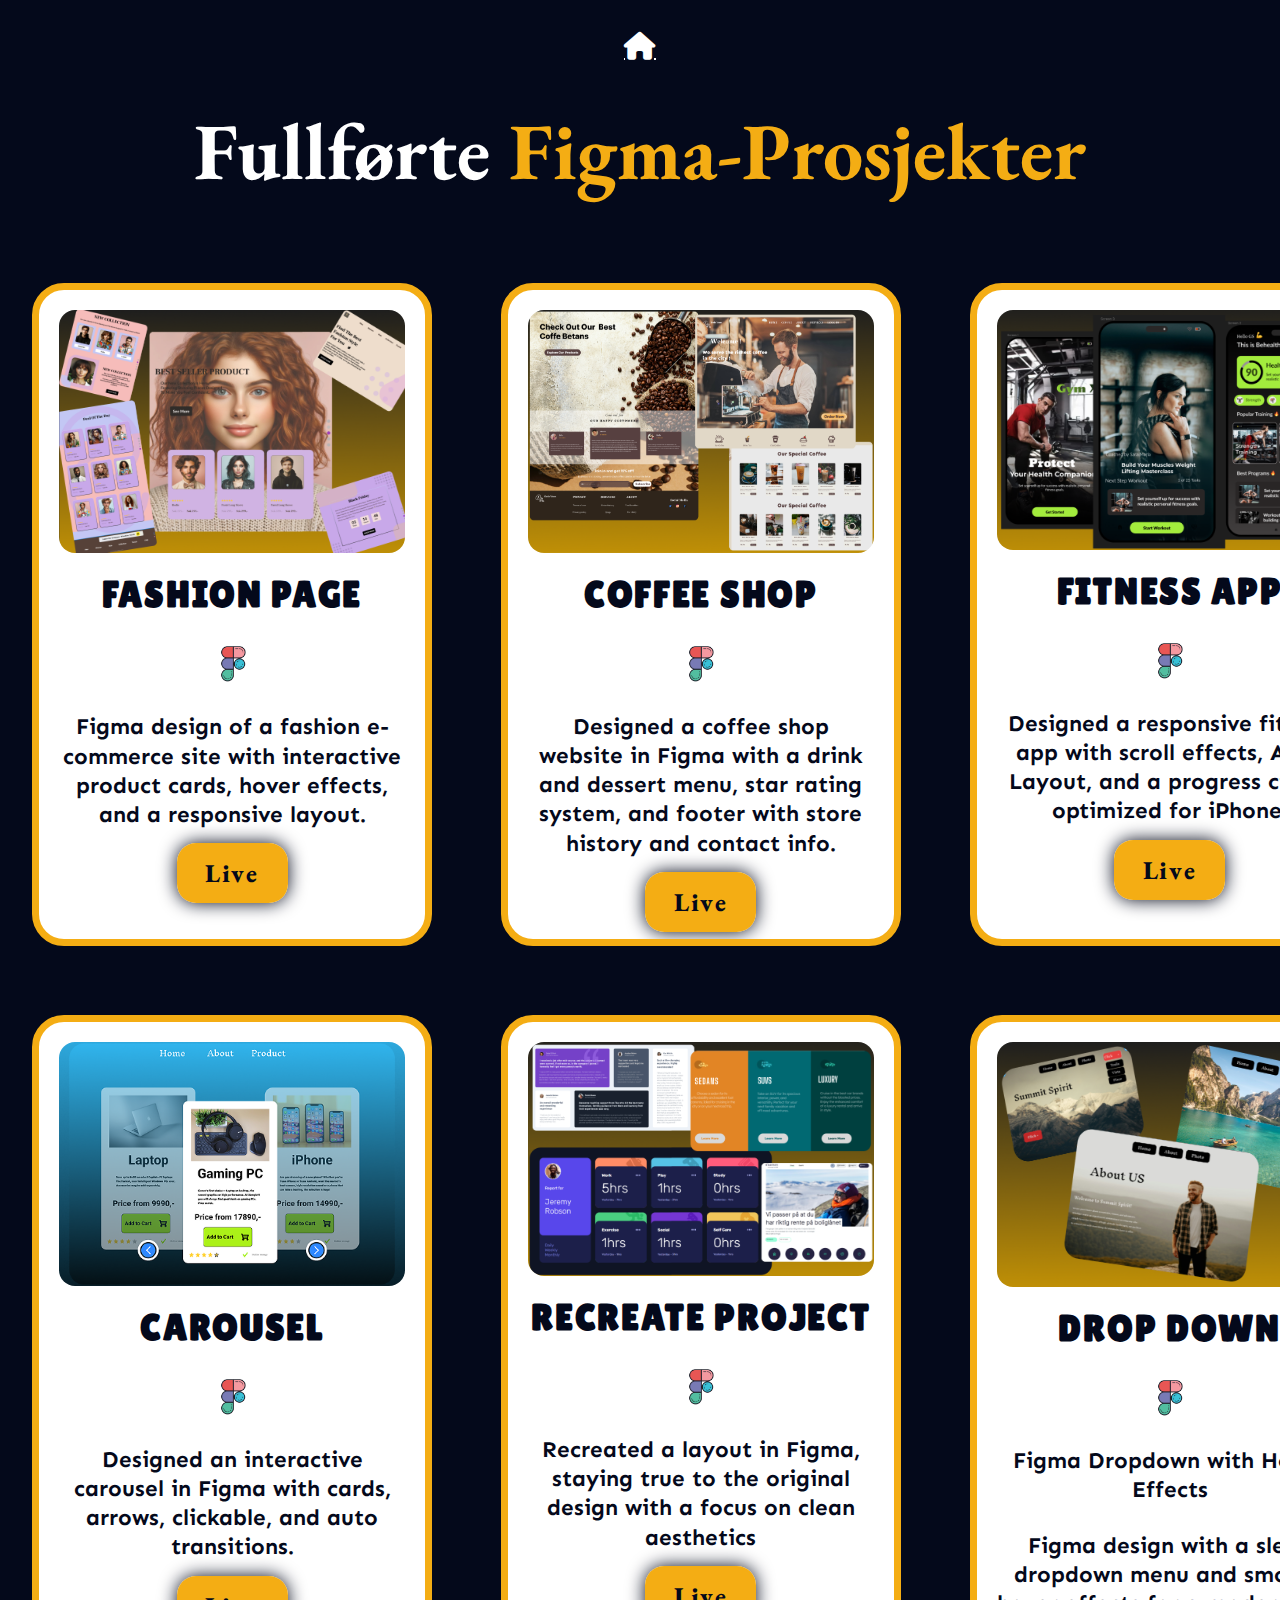
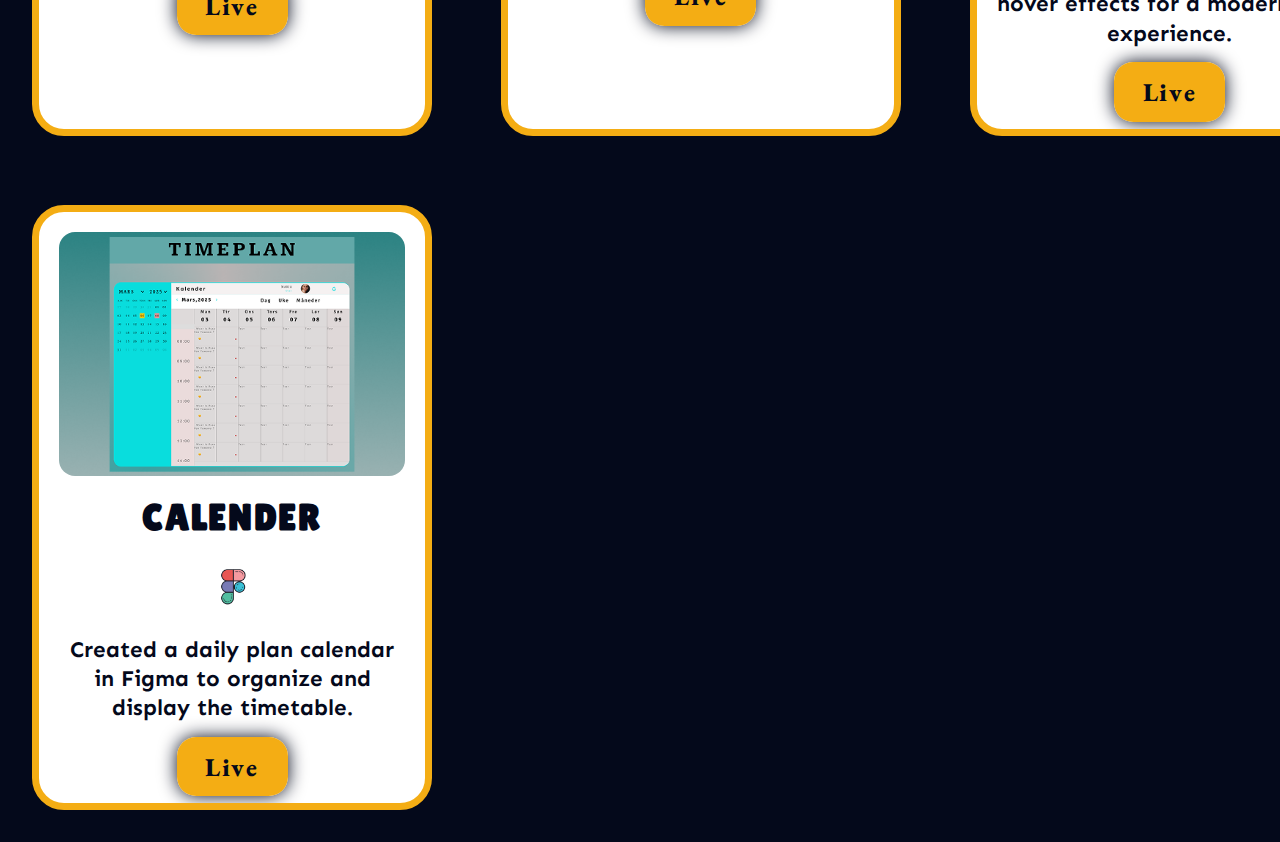
==== figma_projects.html @ 7c909b2b "first commit" ====
<!DOCTYPE html>
<html lang="en">
  <head>
    <link rel="preconnect" href="https://fonts.googleapis.com" />
    <link rel="preconnect" href="https://fonts.gstatic.com" crossorigin />
    <link
      href="https://fonts.googleapis.com/css2?family=Abril+Fatface&family=Concert+One&family=Dancing+Script:wght@400..700&family=EB+Garamond:ital,wght@0,400..800;1,400..800&family=Fraunces:ital,opsz,wght@0,9..144,100..900;1,9..144,100..900&family=Lilita+One&family=Roboto:ital,wght@0,100..900;1,100..900&family=Sen:wght@400..800&display=swap"
      rel="stylesheet"
    />
    <link rel="icon" href="/images/pjs-icon.png" />
    <link rel="stylesheet" href="projectcardstyle.css" />
    <link
      rel="stylesheet"
      href="https://cdnjs.cloudflare.com/ajax/libs/font-awesome/6.7.2/css/all.min.css"
    />
    <meta charset="UTF-8" />
    <meta name="viewport" content="width=device-width, initial-scale=1.0" />
    <title>Figma Projects...</title>
  </head>
  <body>
    <section class="card">
      <a id="house" href="index.html"><i class="fa-solid fa-house"></i></a>
      <h2 class="sec-main-title">Fullførte <span>Figma-Prosjekter</span></h2>
      <div class="wrap">
        <div class="card-item">
          <img
            src="/PROJECTS_IMAGE/FIGMA PROJECTS/Fashion.png"
            alt="Prosjekt-1"
          />
          <h2>FASHION PAGE</h2>
          <div class="icon-container">
            <img id="avatar" src="/icons/figma.png" alt="" />
          </div>
          <p>
            Figma design of a fashion e-commerce site with interactive product
            cards, hover effects, and a responsive layout.
          </p>
          <a
            href="https://www.figma.com/proto/WnEnpmXW5hwjqY4QccvKKI/Fashion-Online-store?node-id=1-4734&t=dAPZl5M8G8r2jiDS-0&scaling=min-zoom&content-scaling=fixed&page-id=0%3A1&hide-ui=1"
            target="_blank"
            class="btn"
            >Live</a
          >
        </div>

        <div class="card-item">
          <img src="/PROJECTS_IMAGE/FIGMA PROJECTS/Coffee.png" alt="" />
          <h2>COFFEE SHOP</h2>
          <div class="icon-container">
            <img id="avatar" src="/icons/figma.png" alt="" />
          </div>
          <p>
            Designed a coffee shop website in Figma with a drink and dessert
            menu, star rating system, and footer with store history and contact
            info.
          </p>
          <a
            href="https://www.figma.com/proto/5A8qZY0f5naDxwctW5zDs2/Coffee-Shop?node-id=1-99&t=dAPZl5M8G8r2jiDS-0&scaling=min-zoom&content-scaling=fixed&page-id=0%3A1&hide-ui=1"
            target="_blank"
            class="btn"
            >Live
          </a>
        </div>

        <div class="card-item">
          <img src="/PROJECTS_IMAGE/FIGMA PROJECTS/Fitness.png" alt="" />
          <h2>FITNESS APP</h2>
          <div class="icon-container">
            <img id="avatar" src="/icons/figma.png" alt="" />
          </div>
          <p>
            Designed a responsive fitness app with scroll effects, Auto Layout,
            and a progress circle, optimized for iPhone.
          </p>
          <a
            href="https://www.figma.com/proto/PIXlXsgWOYpye7NQxlmvVg/FITNESS-APP?node-id=1-119&p=f&t=dAPZl5M8G8r2jiDS-0&scaling=min-zoom&content-scaling=fixed&page-id=0%3A1&hide-ui=1"
            target="_blank"
            class="btn"
            >Live
          </a>
        </div>

        <div class="card-item">
          <img src="/PROJECTS_IMAGE/FIGMA PROJECTS/Carousel.png" alt="" />
          <h2>CAROUSEL</h2>
          <div class="icon-container">
            <img id="avatar" src="/icons/figma.png" alt="" />
          </div>
          <p>
            Designed an interactive carousel in Figma with cards, arrows,
            clickable, and auto transitions.
          </p>
          <a
            href="https://www.figma.com/proto/jkUJ8jrtNXTvqoZjBnnzUI/CAROUSEL-PROSJEKT?node-id=0-73&p=f&t=5Ia2mAkJkR93a3b9-0&scaling=min-zoom&content-scaling=fixed&page-id=0%3A1&hide-ui=1"
            target="_blank"
            class="btn"
            >Live
          </a>
        </div>

        <div class="card-item">
          <img src="/PROJECTS_IMAGE/FIGMA PROJECTS/Recreating.png" alt="" />
          <h2>RECREATE PROJECT</h2>
          <div class="icon-container">
            <img id="avatar" src="/icons/figma.png" alt="" />
          </div>
          <p>
            Recreated a layout in Figma, staying true to the original design
            with a focus on clean aesthetics
          </p>
          <a
            href="https://www.figma.com/proto/X8RyB96pjKKQdouzr2o0g7/RECREATE-PROSJEKT?node-id=1-21&t=5Ia2mAkJkR93a3b9-0&scaling=min-zoom&content-scaling=fixed&page-id=0%3A1&hide-ui=1"
            target="_blank"
            class="btn"
            >Live
          </a>
        </div>

        <div class="card-item">
          <img src="/PROJECTS_IMAGE/FIGMA PROJECTS/Dropdown.png" alt="" />
          <h2>DROP DOWN</h2>
          <div class="icon-container">
            <img id="avatar" src="/icons/figma.png" alt="" />
          </div>
          <p>Figma Dropdown with Hover Effects</p>
          <p>
            Figma design with a sleek dropdown menu and smooth hover effects for
            a modern user experience.
          </p>
          <a
            href="https://www.figma.com/proto/NsvAVAWbsR6004qL7ujA9h/DROPDOWN-PROSJEKT?node-id=1-65&t=5Ia2mAkJkR93a3b9-0&scaling=min-zoom&content-scaling=fixed&page-id=0%3A1&hide-ui=1"
            target="_blank"
            class="btn"
            >Live
          </a>
        </div>

        <div class="card-item">
          <img src="/PROJECTS_IMAGE/FIGMA PROJECTS/Timeplan.png" alt="" />
          <h2>CALENDER</h2>
          <div class="icon-container">
            <img id="avatar" src="/icons/figma.png" alt="" />
          </div>
          <p>
            Created a daily plan calendar in Figma to organize and display the
            timetable.
          </p>
          <a
            href="https://www.figma.com/proto/KXRmmrp3ewhjn0LKFKjt4o/CALENDER?node-id=0-15&t=5Ia2mAkJkR93a3b9-0&scaling=min-zoom&content-scaling=fixed&page-id=0%3A1&hide-ui=1"
            target="_blank"
            class="btn"
            >Live
          </a>
        </div>
      </div>
    </section>
  </body>
</html>
---- projectcardstyle.css ----
* {
  margin: 0;
  padding: 0;
  box-sizing: border-box;
}
:root {
  --main-bg-color: #04091b;
  --text-color: white;
  --accent-color: rgb(244, 173, 20);

  --paragraph: "Sen", serif;
  --sec-title: "EB Garamond", serif;
  --sec-main-title: "Lilita One", serif;
}
html {
  scroll-behavior: smooth;
}
body {
  background-color: var(--main-bg-color);
}
#house {
  font-size: 28px;
  color: var(--text-color);
  display: flex;
  justify-content: center;
  margin-bottom: 2.4rem;
  margin-top: 2rem;
}
.sec-main-title {
  font-family: var(--sec-title);
  font-size: 5rem;
  text-align: center;
  color: var(--text-color);
  margin-bottom: 3rem;
}
.sec-main-title span {
  color: var(--accent-color);
}
.wrap {
  display: grid;
  grid-template-columns: repeat(3, minmax(400px, 1fr));
  gap: 4.3rem;
  padding: 2rem 2rem;
  margin-right: 60px;
}
.card-item img {
  max-width: 100%;
  border-radius: 1rem;
  box-shadow: 0 0 20px var(--text-color);
}
.card-item {
  text-align: center;
  background: var(--text-color);
  border: 7px solid var(--accent-color);
  border-radius: 2rem;
  padding: 20px;
  cursor: pointer;
  color: var(--main-bg-color);
  transition: background-color 0.7s, color 0.7s;
  overflow: hidden;
}
.card-item:hover {
  background-color: var(--main-bg-color);
  color: whitesmoke;
  border: 3px solid var(--text-color);
  box-shadow: 0 0 25px var(--accent-color);
  transform: translateY(-10px) scale(1.03);
}
.card-item h2 {
  font-family: var(--sec-main-title);
  font-size: 2.3rem;
  letter-spacing: 1.7px;
  margin-bottom: 1rem;
  margin-top: 1rem;
}
.card-item p {
  font-size: 1.4rem;
  font-weight: bold;
  line-height: 1.3;
  margin-bottom: 1.7rem;
  margin-top: 1rem;
  font-family: var(--paragraph);
}
.icon-container {
  width: 100%;
  height: 65px;
}
#avatar {
  width: 45px;
  height: 45px;
  margin: 10px;
}
.btn {
  color: var(--main-bg-color);
  background-color: var(--accent-color);
  font-family: var(--sec-title);
  font-weight: 900;
  box-shadow: 0 0 18px var(--main-bg-color);
  border-radius: 1.2rem;
  font-size: 1.6rem;
  text-align: center;
  padding: 0.8rem 1.8rem;
  letter-spacing: 0.1rem;
  cursor: pointer;
  text-decoration: none;
}
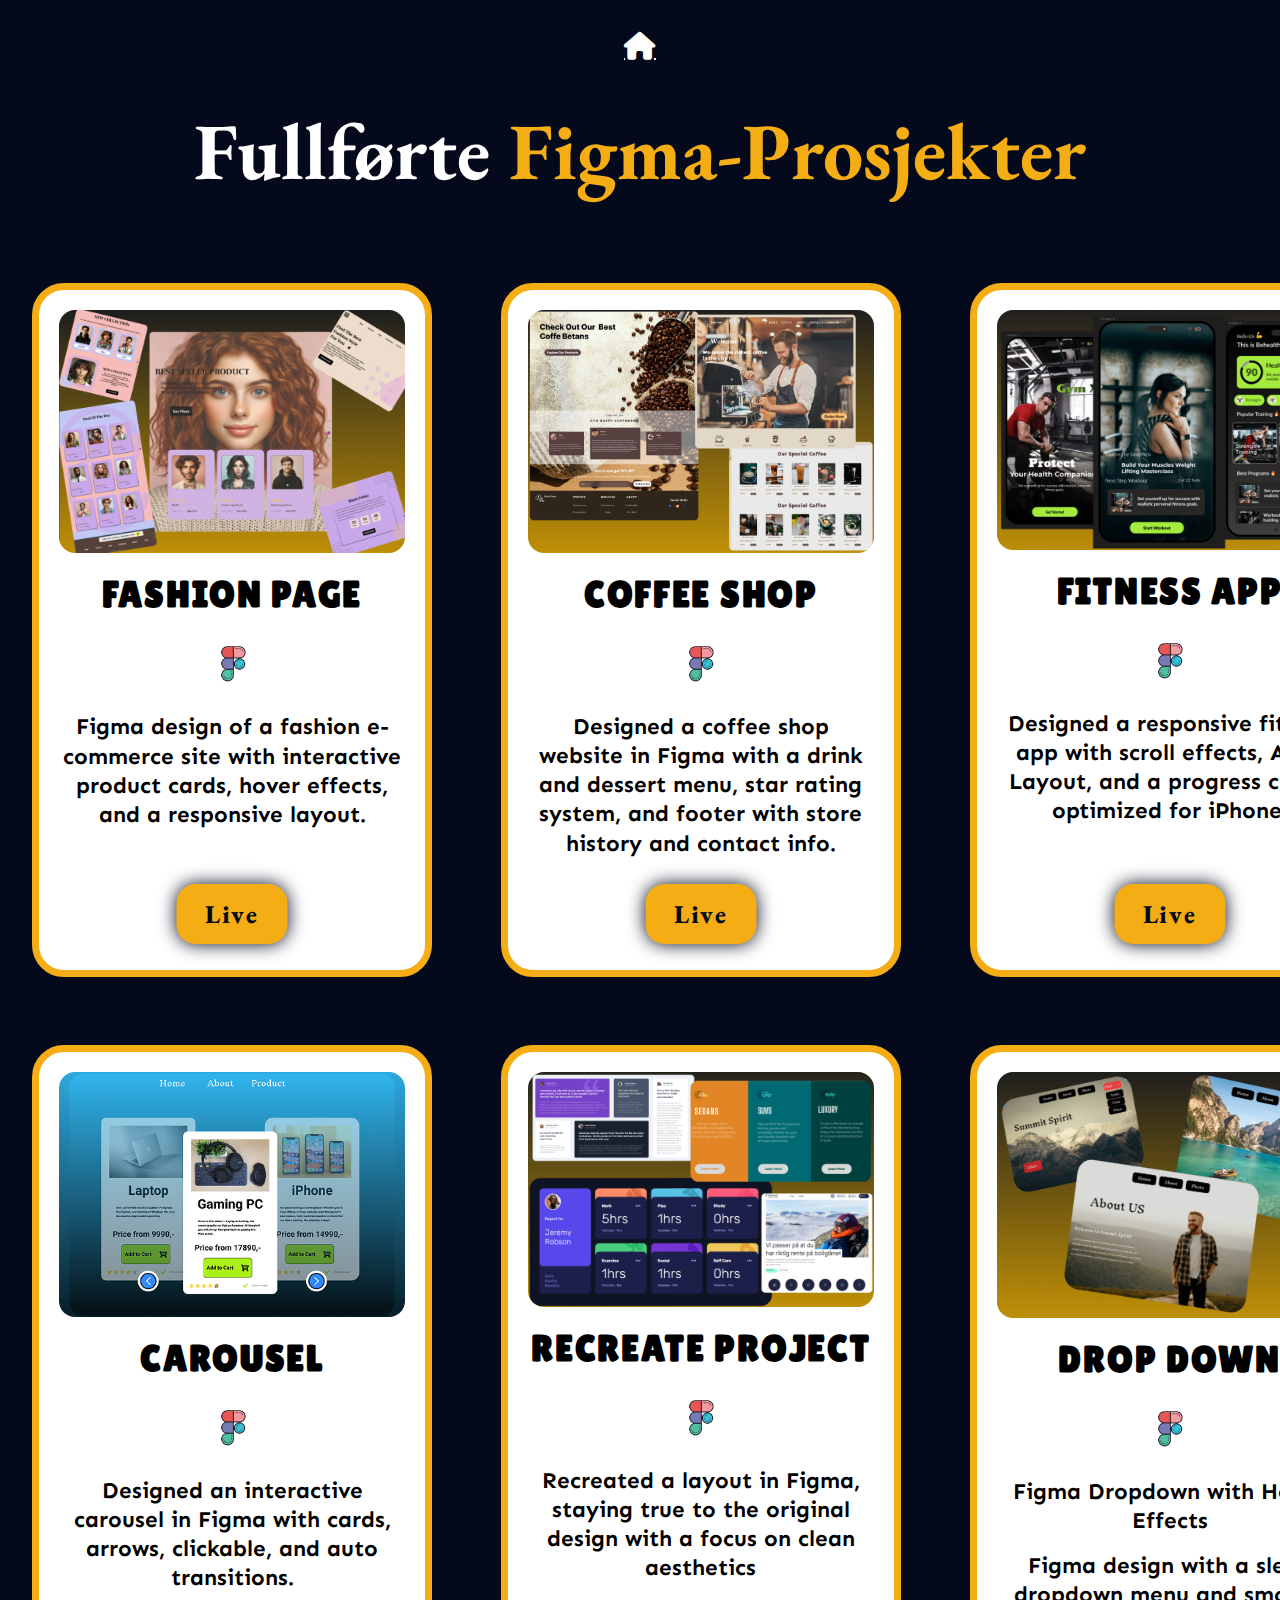
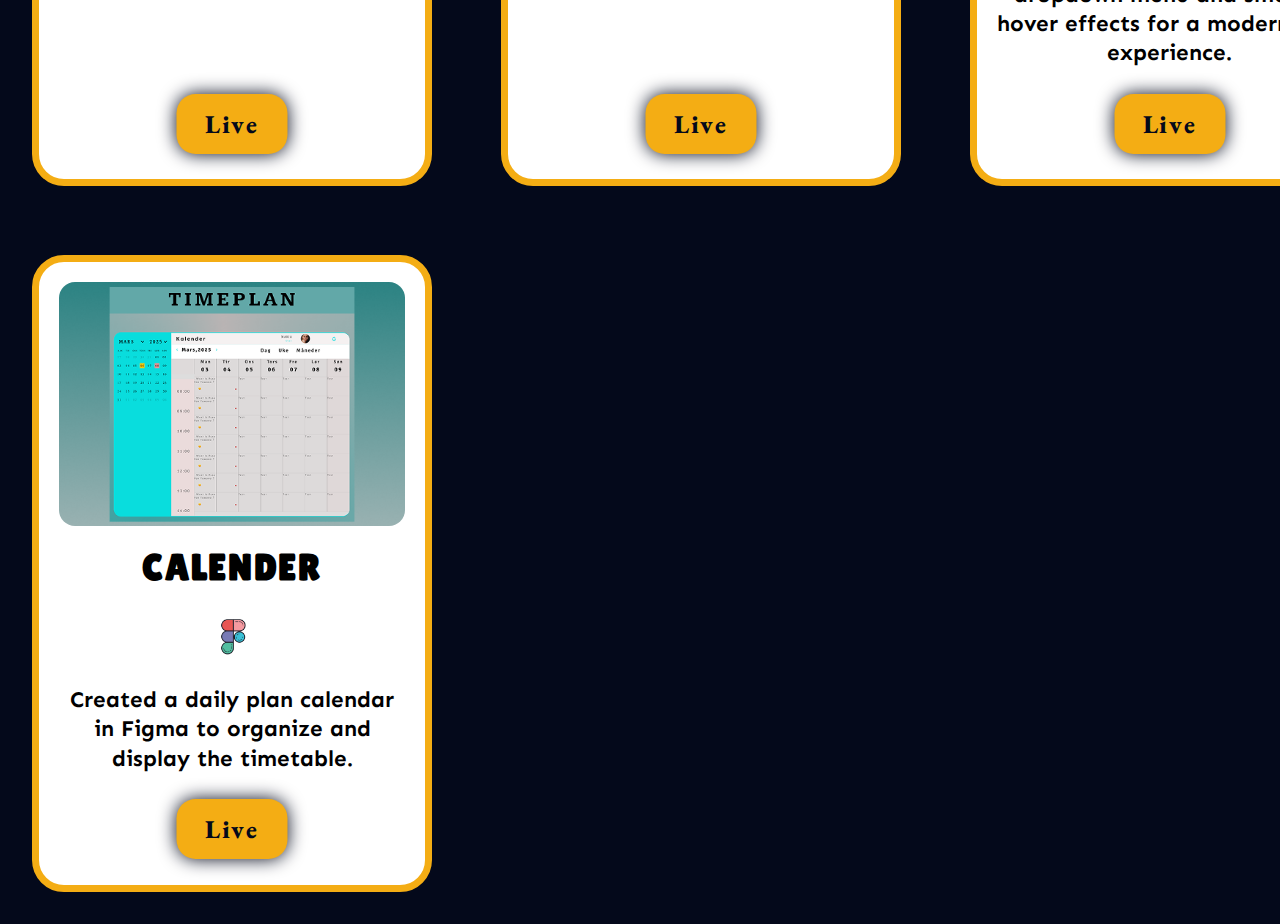
==== commit bf21facf: "update" ====
--- a/figma_projects.html
+++ b/figma_projects.html
@@ -7,7 +7,7 @@
       href="https://fonts.googleapis.com/css2?family=Abril+Fatface&family=Concert+One&family=Dancing+Script:wght@400..700&family=EB+Garamond:ital,wght@0,400..800;1,400..800&family=Fraunces:ital,opsz,wght@0,9..144,100..900;1,9..144,100..900&family=Lilita+One&family=Roboto:ital,wght@0,100..900;1,100..900&family=Sen:wght@400..800&display=swap"
       rel="stylesheet"
     />
-    <link rel="icon" href="/images/pjs-icon.png" />
+    <link rel="icon" href="./images/pjs-icon.png" />
     <link rel="stylesheet" href="projectcardstyle.css" />
     <link
       rel="stylesheet"
@@ -24,12 +24,12 @@
       <div class="wrap">
         <div class="card-item">
           <img
-            src="/PROJECTS_IMAGE/FIGMA PROJECTS/Fashion.png"
+            src="./PROJECTS_IMAGE/FIGMA PROJECTS/Fashion.png"
             alt="Prosjekt-1"
           />
           <h2>FASHION PAGE</h2>
           <div class="icon-container">
-            <img id="avatar" src="/icons/figma.png" alt="" />
+            <img id="avatar" src="./icons/figma.png" alt="" />
           </div>
           <p>
             Figma design of a fashion e-commerce site with interactive product
@@ -44,10 +44,10 @@
         </div>
 
         <div class="card-item">
-          <img src="/PROJECTS_IMAGE/FIGMA PROJECTS/Coffee.png" alt="" />
+          <img src="./PROJECTS_IMAGE/FIGMA PROJECTS/Coffee.png" alt="" />
           <h2>COFFEE SHOP</h2>
           <div class="icon-container">
-            <img id="avatar" src="/icons/figma.png" alt="" />
+            <img id="avatar" src="./icons/figma.png" alt="" />
           </div>
           <p>
             Designed a coffee shop website in Figma with a drink and dessert
@@ -63,10 +63,10 @@
         </div>
 
         <div class="card-item">
-          <img src="/PROJECTS_IMAGE/FIGMA PROJECTS/Fitness.png" alt="" />
+          <img src="./PROJECTS_IMAGE/FIGMA PROJECTS/Fitness.png" alt="" />
           <h2>FITNESS APP</h2>
           <div class="icon-container">
-            <img id="avatar" src="/icons/figma.png" alt="" />
+            <img id="avatar" src="./icons/figma.png" alt="" />
           </div>
           <p>
             Designed a responsive fitness app with scroll effects, Auto Layout,
@@ -81,10 +81,10 @@
         </div>
 
         <div class="card-item">
-          <img src="/PROJECTS_IMAGE/FIGMA PROJECTS/Carousel.png" alt="" />
+          <img src="./PROJECTS_IMAGE/FIGMA PROJECTS/Carousel.png" alt="" />
           <h2>CAROUSEL</h2>
           <div class="icon-container">
-            <img id="avatar" src="/icons/figma.png" alt="" />
+            <img id="avatar" src="./icons/figma.png" alt="" />
           </div>
           <p>
             Designed an interactive carousel in Figma with cards, arrows,
@@ -99,10 +99,10 @@
         </div>
 
         <div class="card-item">
-          <img src="/PROJECTS_IMAGE/FIGMA PROJECTS/Recreating.png" alt="" />
+          <img src="./PROJECTS_IMAGE/FIGMA PROJECTS/Recreating.png" alt="" />
           <h2>RECREATE PROJECT</h2>
           <div class="icon-container">
-            <img id="avatar" src="/icons/figma.png" alt="" />
+            <img id="avatar" src="./icons/figma.png" alt="" />
           </div>
           <p>
             Recreated a layout in Figma, staying true to the original design
@@ -117,10 +117,10 @@
         </div>
 
         <div class="card-item">
-          <img src="/PROJECTS_IMAGE/FIGMA PROJECTS/Dropdown.png" alt="" />
+          <img src="./PROJECTS_IMAGE/FIGMA PROJECTS/Dropdown.png" alt="" />
           <h2>DROP DOWN</h2>
           <div class="icon-container">
-            <img id="avatar" src="/icons/figma.png" alt="" />
+            <img id="avatar" src="./icons/figma.png" alt="" />
           </div>
           <p>Figma Dropdown with Hover Effects</p>
           <p>
@@ -136,10 +136,10 @@
         </div>
 
         <div class="card-item">
-          <img src="/PROJECTS_IMAGE/FIGMA PROJECTS/Timeplan.png" alt="" />
+          <img src="./PROJECTS_IMAGE/FIGMA PROJECTS/Timeplan.png" alt="" />
           <h2>CALENDER</h2>
           <div class="icon-container">
-            <img id="avatar" src="/icons/figma.png" alt="" />
+            <img id="avatar" src="./icons/figma.png" alt="" />
           </div>
           <p>
             Created a daily plan calendar in Figma to organize and display the
--- a/projectcardstyle.css
+++ b/projectcardstyle.css
@@ -55,9 +55,10 @@
   border-radius: 2rem;
   padding: 20px;
   cursor: pointer;
-  color: var(--main-bg-color);
   transition: background-color 0.7s, color 0.7s;
   overflow: hidden;
+  position: relative;
+  padding-bottom: 7em;
 }
 .card-item:hover {
   background-color: var(--main-bg-color);
@@ -77,7 +78,6 @@
   font-size: 1.4rem;
   font-weight: bold;
   line-height: 1.3;
-  margin-bottom: 1.7rem;
   margin-top: 1rem;
   font-family: var(--paragraph);
 }
@@ -103,4 +103,8 @@
   letter-spacing: 0.1rem;
   cursor: pointer;
   text-decoration: none;
+  position: absolute;
+  bottom: 1em;
+  right: 50%;
+  transform: translate(50%);
 }
